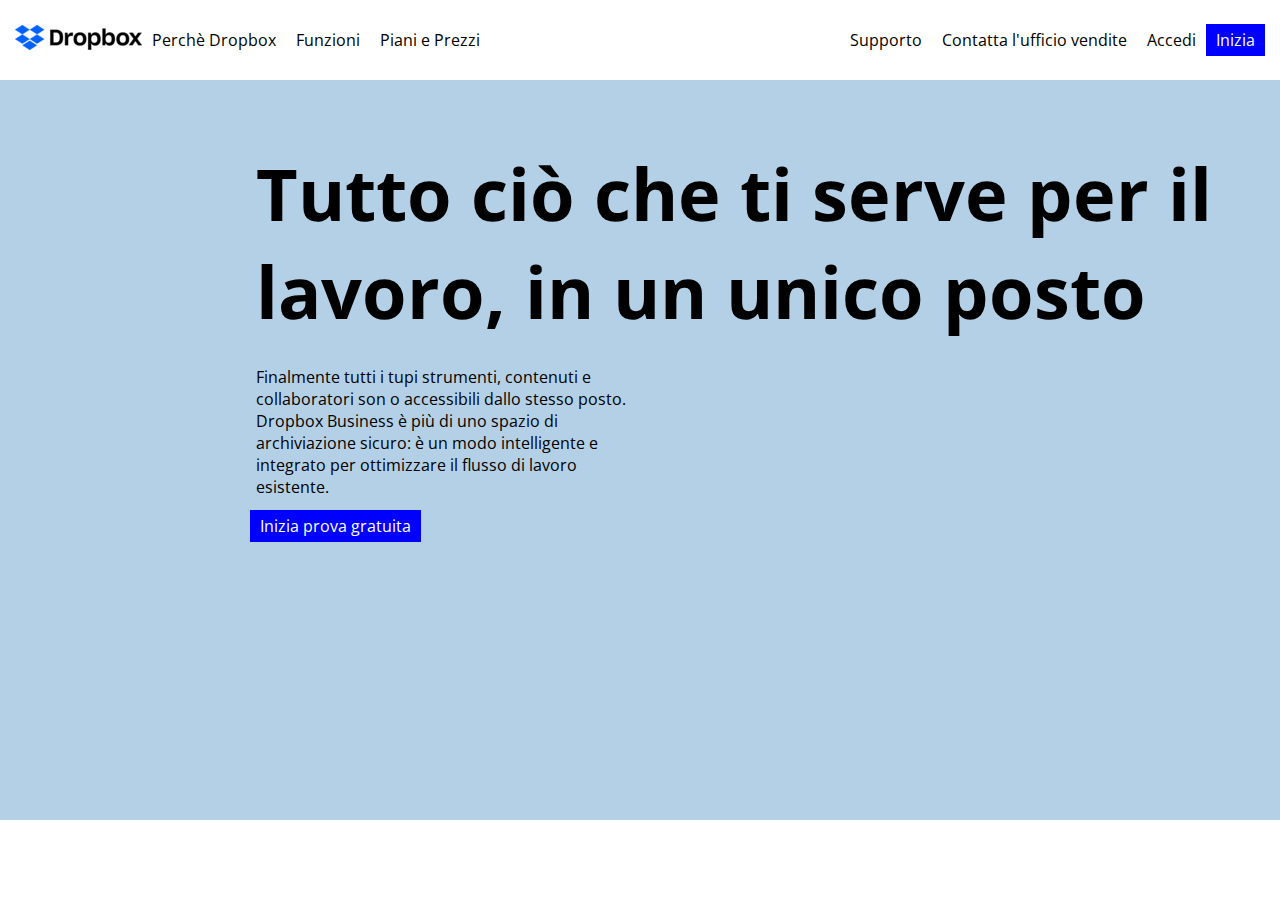
==== dropbox.html @ c18796c1 "fine header fine quasi jumbodrone" ====
<!DOCTYPE html>
<html lang="en">
<head>
  <meta charset="UTF-8">
  <meta name="viewport" content="width=device-width, initial-scale=1.0">
  <title>Document</title>
  <link rel="stylesheet" href="dropbox.css">

  <link rel="preconnect" href="https://fonts.googleapis.com">
  <link rel="preconnect" href="https://fonts.gstatic.com" crossorigin>
  <link href="https://fonts.googleapis.com/css2?family=Open+Sans:wght@400;800&display=swap" rel="stylesheet">
</head>
<body>
  <header>
    <section class="nav">
        <div class="left-nav">
          <ul>
            <li><img src="img/logo-small.png" alt=""></li>
            <li><a href="#">Perchè Dropbox</a></li>
            <li><a href="#">Funzioni</a></li>
            <li><a href="#">Piani e Prezzi</a></li>
          </ul>
        </div>
        <div class="right-nav">
          <ul>
            <li><a href="#">Supporto</a></li>
            <li><a href="#">Contatta l'ufficio vendite</a></li>
            <li><a href="#">Accedi</a></li>
            <li><a href="#" class="inizia">Inizia</a></li>
          </ul>
        </div>
    </section>
  </header>
    <section class="jumbodrone">
      <div class="titolo">
        <h1>Tutto ciò che ti serve per il <br>lavoro, in un unico posto</h1>
      </div>
      <div class="finalmente">
        <p>
          Finalmente tutti i tupi strumenti, contenuti e <br>collaboratori son o accessibili dallo stesso posto.<br>Dropbox Business è più di uno spazio di <br> archiviazione sicuro: è un modo intelligente e <br> integrato per ottimizzare il flusso di lavoro <br>esistente.
        </p>
      </div>
      <div class="prova">
        <a href="#" class="prova-tasto">Inizia prova gratuita</a>
      </div>
    </section>
  <main>
    <div></div>
  </main>
  <footer>

  </footer>
</body>
</html>
---- dropbox.css ----
*{
  padding: 0;
  margin: 0;
}

body{
  font-family: 'Open Sans', sans-serif;
}

header{
  height: 80px;
  width: 100%;
  position: fixed;
  top: 0;
  background-color: white;
  z-index: 999;
}


a{
  text-decoration: none;
  display: inline-block;
  padding: 5px 10px;
  padding left: 1%;
  color: black
}

li{
  list-style: none;
}

main{
  overflow: auto;
  margin-top: 90px;
}

.nav{
  display: flex;
  justify-content: space-between;
  align-items: center;
  height: 100%;
}

.left-nav ul{
  display: flex;
  justify-content: center;
  align-items: center;
  padding-left: 15px;
}

.right-nav ul{
  display: flex;
  justify-content: center;
  align-items: center;
  padding-right: 15px;
}

.inizia{
background-color: blue;
color: white;
}

.jumbodrone .titolo{
  background-color: rgb(180,208,231);
  margin-top: 80px;
}

.jumbodrone{
  position: relative;
  height: 740px;
  background-color: rgb(180,208,231);
}

h1{
  font-size: 4.5rem;
  font-family: 'Open Sans', sans-serif;
}

.titolo{
text-align: left;
padding-left: 20%;
padding-top: 5%;
}

.finalmente{
  padding-left: 20%;
  padding-top: 2%;
}

.prova{
  padding-top: 1%;
  padding-left: 19.5%
}
.prova-tasto{
  background-color: blue;
  color: white;
}
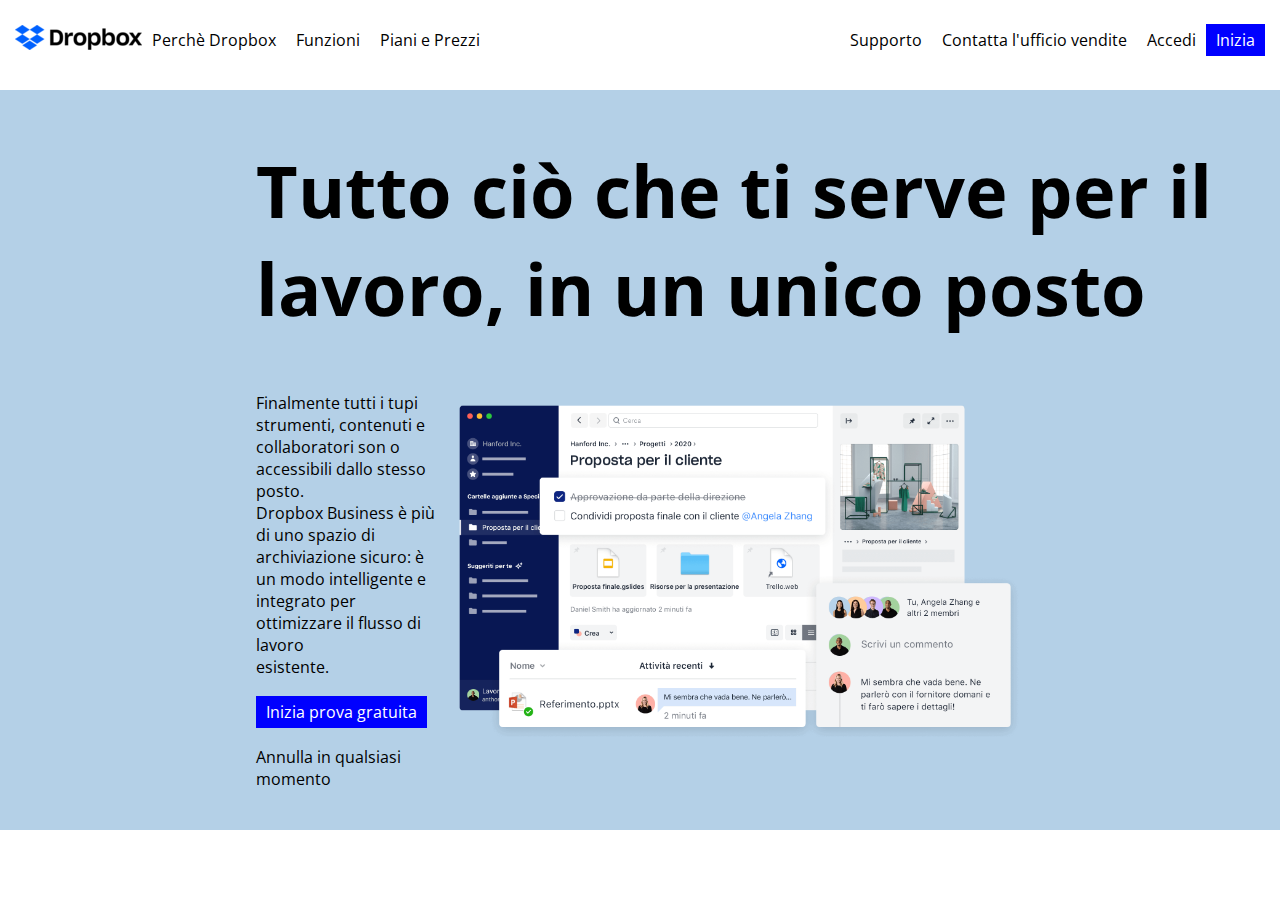
==== commit 96913854: "jumbodrone funziona solo FHD" ====
--- a/dropbox.html
+++ b/dropbox.html
@@ -5,7 +5,9 @@
   <meta name="viewport" content="width=device-width, initial-scale=1.0">
   <title>Document</title>
   <link rel="stylesheet" href="dropbox.css">
-
+  <!-- font awesome -->
+  <link rel='stylesheet' href='https://cdnjs.cloudflare.com/ajax/libs/font-awesome/6.5.1/css/all.css' integrity='sha512-tx5+1LWHez1QiaXlAyDwzdBTfDjX07GMapQoFTS74wkcPMsI3So0KYmFe6EHZjI8+eSG0ljBlAQc3PQ5BTaZtQ==' crossorigin='anonymous'/>
+  <!-- google font -->
   <link rel="preconnect" href="https://fonts.googleapis.com">
   <link rel="preconnect" href="https://fonts.gstatic.com" crossorigin>
   <link href="https://fonts.googleapis.com/css2?family=Open+Sans:wght@400;800&display=swap" rel="stylesheet">
@@ -31,24 +33,36 @@
         </div>
     </section>
   </header>
+  <main>
     <section class="jumbodrone">
       <div class="titolo">
         <h1>Tutto ciò che ti serve per il <br>lavoro, in un unico posto</h1>
       </div>
-      <div class="finalmente">
-        <p>
-          Finalmente tutti i tupi strumenti, contenuti e <br>collaboratori son o accessibili dallo stesso posto.<br>Dropbox Business è più di uno spazio di <br> archiviazione sicuro: è un modo intelligente e <br> integrato per ottimizzare il flusso di lavoro <br>esistente.
-        </p>
-      </div>
-      <div class="prova">
-        <a href="#" class="prova-tasto">Inizia prova gratuita</a>
-      </div>
+        <div class="jumbone">
+          <div class="testo-jumbo">
+            <div class="finalmente">
+              <p>Finalmente tutti i tupi strumenti, contenuti e <br>collaboratori son o accessibili dallo stesso posto.<br>Dropbox Business è più di uno spazio di <br> archiviazione sicuro: è un modo intelligente e <br> integrato per ottimizzare il flusso di lavoro <br>esistente.
+              </p>
+            </div>
+            <div class="prova">
+              <a href="#" class="prova-tasto">Inizia prova gratuita</a>
+            </div>
+              <p class="annulla">
+              Annulla in qualsiasi momento
+              </p>
+              <div class="freccia-giu">
+                <i class="fa-solid fa-arrow-down"></i>
+              </div>
+          </div>
+          <div class="img-jumbo">
+            <img src="img/jumbo.png" alt="" class="proposta">
+          </div>
+        </div>
+
     </section>
-  <main>
     <div></div>
   </main>
   <footer>
-
   </footer>
 </body>
 </html>--- a/dropbox.css
+++ b/dropbox.css
@@ -1,6 +1,7 @@
 *{
   padding: 0;
   margin: 0;
+  box-sizing: border-box;
 }
 
 body{
@@ -8,14 +9,12 @@
 }
 
 header{
-  height: 80px;
   width: 100%;
   position: fixed;
   top: 0;
   background-color: white;
   z-index: 999;
 }
-
 
 a{
   text-decoration: none;
@@ -30,7 +29,6 @@
 }
 
 main{
-  overflow: auto;
   margin-top: 90px;
 }
 
@@ -39,6 +37,7 @@
   justify-content: space-between;
   align-items: center;
   height: 100%;
+  height: 80px;
 }
 
 .left-nav ul{
@@ -60,15 +59,22 @@
 color: white;
 }
 
-.jumbodrone .titolo{
+.jumbodrone{
+  height: 740px;
+  background-color: rgb(180,208,231);
+  margin: 0 auto;
+  padding-left: 20%;
+}
+
+.jumbone{
+  display: flex;
+}
+
+.titolo{
   background-color: rgb(180,208,231);
   margin-top: 80px;
-}
-
-.jumbodrone{
-  position: relative;
-  height: 740px;
-  background-color: rgb(180,208,231);
+  text-align: left;
+  padding-top: 5%;
 }
 
 h1{
@@ -76,22 +82,40 @@
   font-family: 'Open Sans', sans-serif;
 }
 
-.titolo{
-text-align: left;
-padding-left: 20%;
-padding-top: 5%;
-}
-
 .finalmente{
-  padding-left: 20%;
   padding-top: 2%;
 }
 
 .prova{
-  padding-top: 1%;
-  padding-left: 19.5%
+  padding-top: 10%;
 }
+
 .prova-tasto{
   background-color: blue;
   color: white;
-}+}
+
+.annulla{
+  padding-top: 10%;
+}
+
+.freccia-giu i{
+  font-size: 4rem;
+  padding-top: 15%;
+}
+
+.testo-jumbo{
+  width: 40%;
+  display: flex;
+  flex-direction: column;
+  padding-top: 5%;
+}
+
+.proposta{
+  width:70%;
+  padding-top: 8%;
+}
+
+
+
+
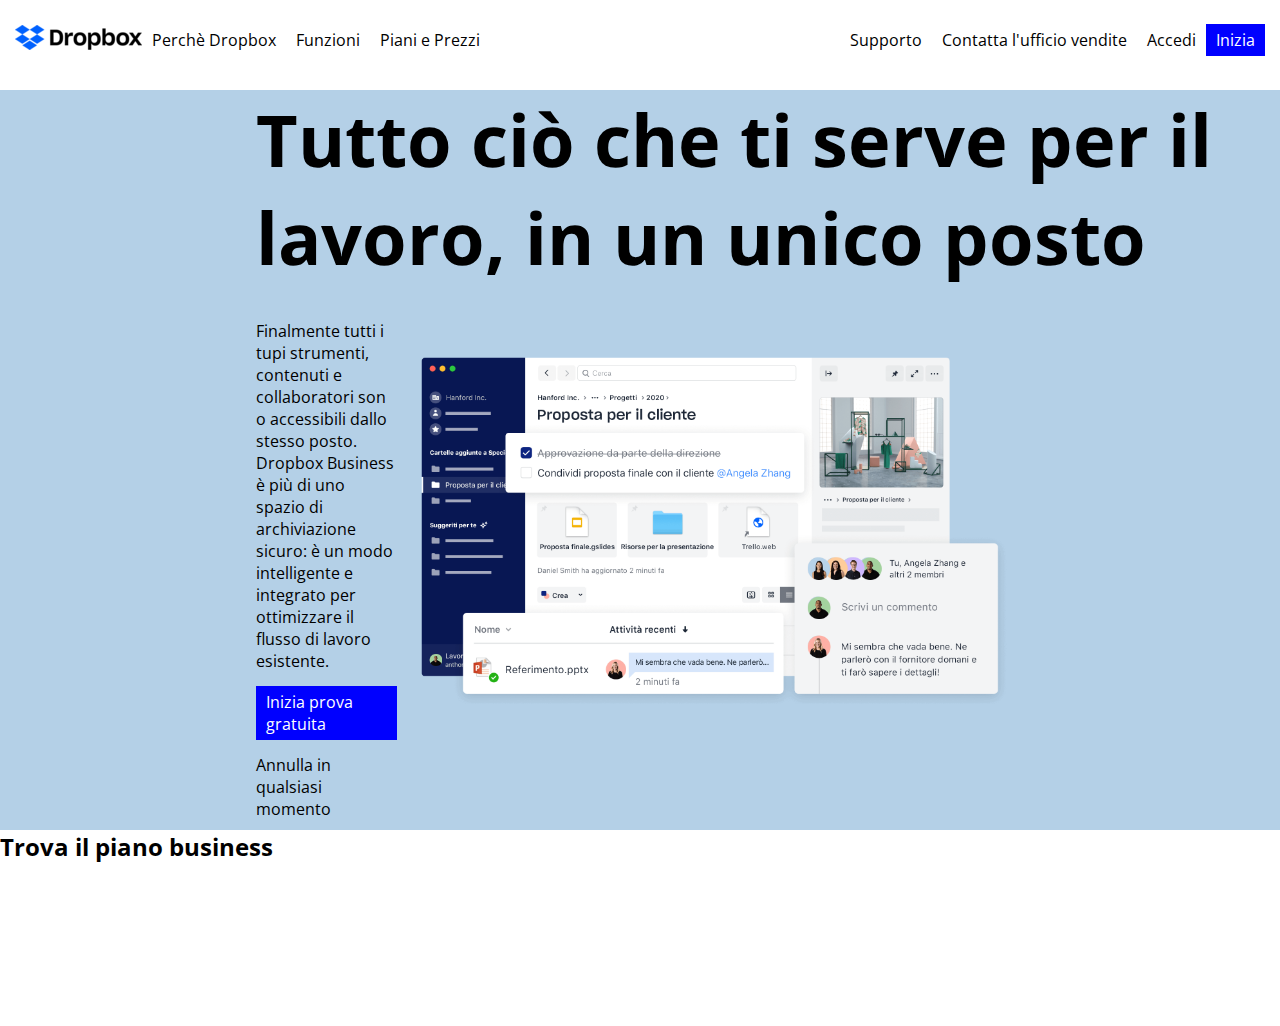
==== commit 5fa571f0: "push titolo h2" ====
--- a/dropbox.html
+++ b/dropbox.html
@@ -35,7 +35,7 @@
   </header>
   <main>
     <section class="jumbodrone">
-      <div class="titolo">
+      <div>
         <h1>Tutto ciò che ti serve per il <br>lavoro, in un unico posto</h1>
       </div>
         <div class="jumbone">
@@ -58,9 +58,15 @@
             <img src="img/jumbo.png" alt="" class="proposta">
           </div>
         </div>
-
     </section>
-    <div></div>
+  <div class="trova-titolo">
+    <div>
+      <h2>Trova il piano business</h2>
+    </div>
+    <div class="fatturazione">
+      <i class="fa-regular fa-circle-dot"></i>
+    </div>
+  </div>
   </main>
   <footer>
   </footer>
--- a/dropbox.css
+++ b/dropbox.css
@@ -67,15 +67,10 @@
 }
 
 .jumbone{
+  height: 100%;
   display: flex;
 }
 
-.titolo{
-  background-color: rgb(180,208,231);
-  margin-top: 80px;
-  text-align: left;
-  padding-top: 5%;
-}
 
 h1{
   font-size: 4.5rem;
@@ -101,21 +96,17 @@
 
 .freccia-giu i{
   font-size: 4rem;
-  padding-top: 15%;
+  padding-top: 10%;
 }
 
 .testo-jumbo{
-  width: 40%;
+  width: 30%;
   display: flex;
   flex-direction: column;
-  padding-top: 5%;
+  padding-top: 3%;
 }
 
 .proposta{
   width:70%;
   padding-top: 8%;
 }
-
-
-
-
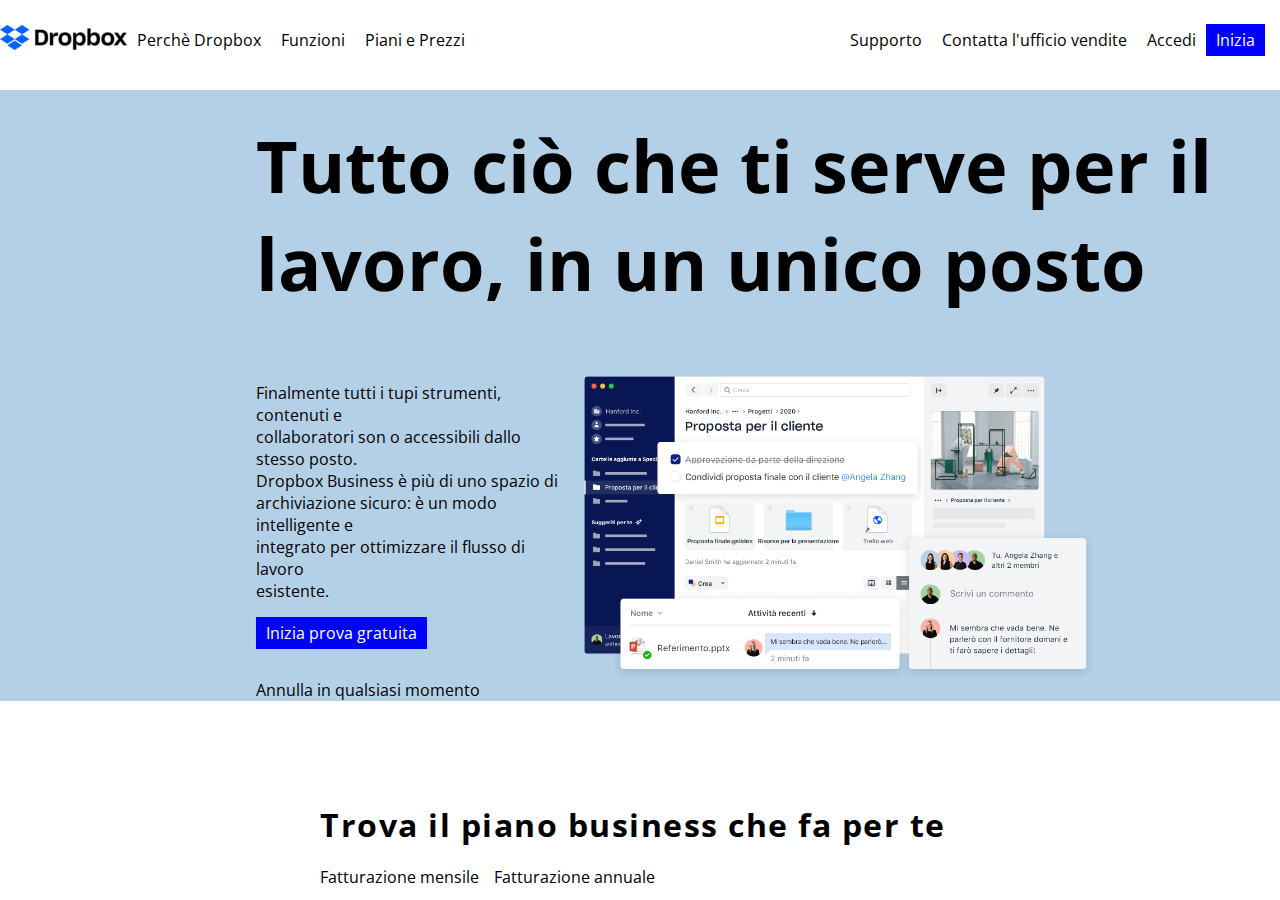
==== commit b416ffce: "inizio tabella" ====
--- a/dropbox.html
+++ b/dropbox.html
@@ -35,9 +35,7 @@
   </header>
   <main>
     <section class="jumbodrone">
-      <div>
         <h1>Tutto ciò che ti serve per il <br>lavoro, in un unico posto</h1>
-      </div>
         <div class="jumbone">
           <div class="testo-jumbo">
             <div class="finalmente">
@@ -50,23 +48,30 @@
               <p class="annulla">
               Annulla in qualsiasi momento
               </p>
-              <div class="freccia-giu">
+            <div class="freccia-giu">
                 <i class="fa-solid fa-arrow-down"></i>
-              </div>
+            </div>
           </div>
           <div class="img-jumbo">
             <img src="img/jumbo.png" alt="" class="proposta">
           </div>
         </div>
     </section>
-  <div class="trova-titolo">
-    <div>
-      <h2>Trova il piano business</h2>
+  <section class="trova">
+    <div class="business">
+      <h2>Trova il piano business che fa per te</h2>
     </div>
-    <div class="fatturazione">
-      <i class="fa-regular fa-circle-dot"></i>
+    <div class="fatturazione-totale">
+      <div class="fatturazione">
+        <span class="dot"><i class="fa-solid fa-circle-dot"></i></span> 
+        <span class="tag-text">Fatturazione mensile</span> 
+      </div>
+      <div class="fatturazione-2">
+        <span class="dot"><i class="fa-solid fa-circle-dot"></i></span>
+        <span>Fatturazione annuale</span>
+      </div>
     </div>
-  </div>
+  </section>
   </main>
   <footer>
   </footer>
--- a/dropbox.css
+++ b/dropbox.css
@@ -44,7 +44,6 @@
   display: flex;
   justify-content: center;
   align-items: center;
-  padding-left: 15px;
 }
 
 .right-nav ul{
@@ -60,21 +59,21 @@
 }
 
 .jumbodrone{
-  height: 740px;
   background-color: rgb(180,208,231);
-  margin: 0 auto;
-  padding-left: 20%;
 }
-
-.jumbone{
-  height: 100%;
-  display: flex;
-}
-
 
 h1{
   font-size: 4.5rem;
   font-family: 'Open Sans', sans-serif;
+  padding-left: 20%;
+  padding-top: 2%;
+}
+
+.jumbone{
+  display: flex;
+  margin: 0 auto;
+  padding-top: 5%;
+  padding-left: 20%; 
 }
 
 .finalmente{
@@ -82,7 +81,7 @@
 }
 
 .prova{
-  padding-top: 10%;
+  padding-top: 5%;
 }
 
 .prova-tasto{
@@ -91,22 +90,48 @@
 }
 
 .annulla{
-  padding-top: 10%;
+  padding-top: 30px;
 }
 
 .freccia-giu i{
   font-size: 4rem;
-  padding-top: 10%;
+  padding-top: 30px;
+  padding-bottom: 10px;
 }
 
 .testo-jumbo{
   width: 30%;
-  display: flex;
-  flex-direction: column;
-  padding-top: 3%;
+}
+
+.img-jumbo{
+  width: 70%;
+  position: relative;
 }
 
 .proposta{
-  width:70%;
+  width: 75%;
+  position: absolute;
+  top: 200;
+}
+
+.trova{
   padding-top: 8%;
+  padding-left: 25%;
 }
+.trova .business h2{
+  letter-spacing: 1.5px;
+  font-size: 2rem;
+}
+
+.dot{
+  color: blue;
+}
+
+.fatturazione-totale{
+  display: flex;
+  padding-top: 2%;
+}
+
+.fatturazione-2{
+  padding-left: 15px;
+}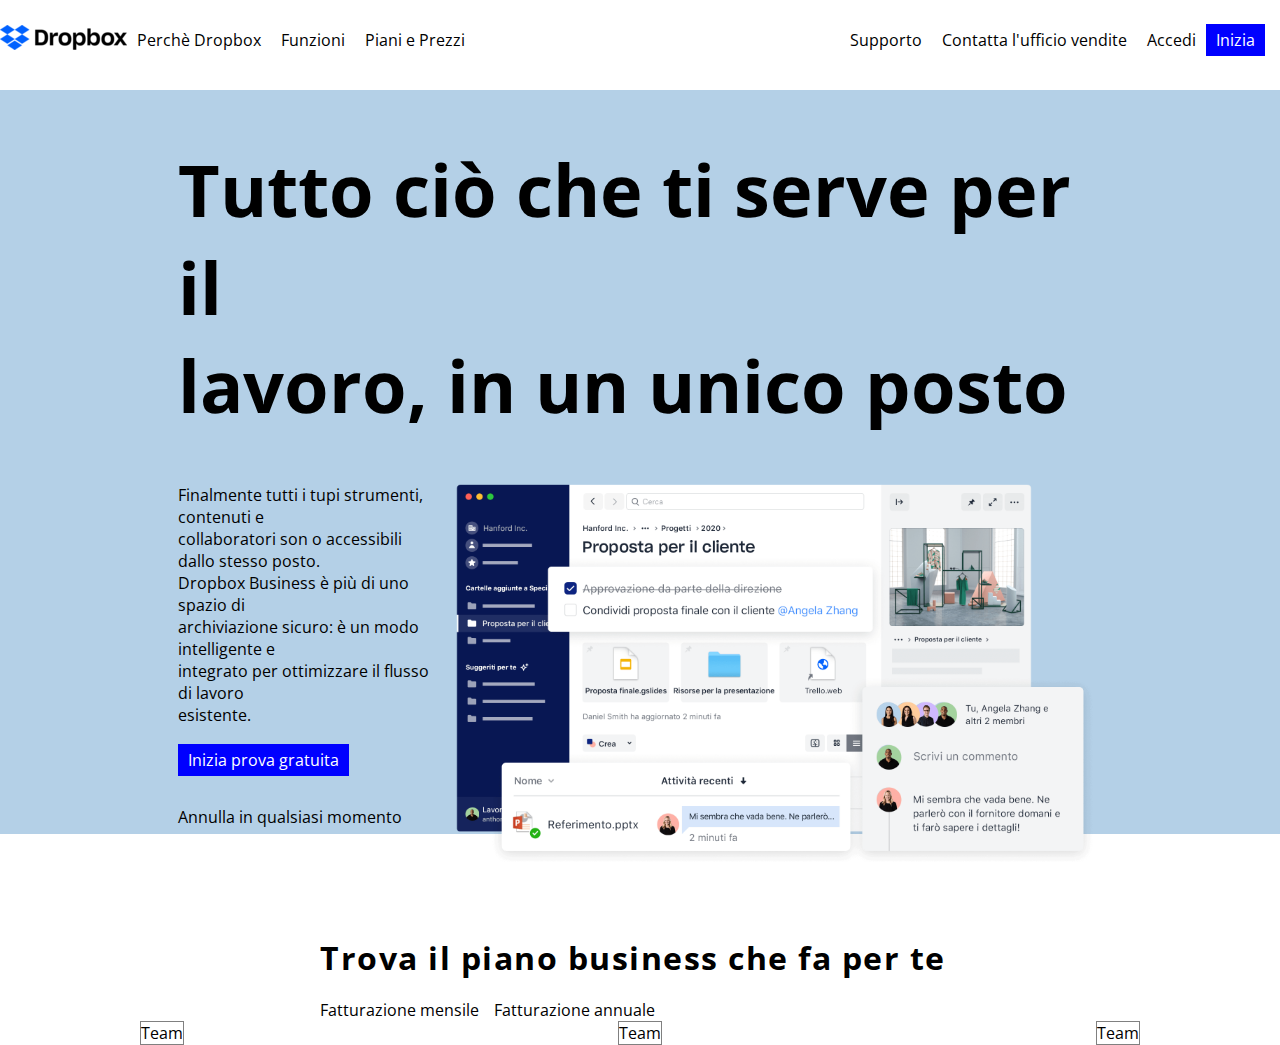
==== commit 9d090f3f: "Jumbo sistemato" ====
--- a/dropbox.html
+++ b/dropbox.html
@@ -1,52 +1,58 @@
 <!DOCTYPE html>
 <html lang="en">
+
 <head>
   <meta charset="UTF-8">
   <meta name="viewport" content="width=device-width, initial-scale=1.0">
   <title>Document</title>
   <link rel="stylesheet" href="dropbox.css">
   <!-- font awesome -->
-  <link rel='stylesheet' href='https://cdnjs.cloudflare.com/ajax/libs/font-awesome/6.5.1/css/all.css' integrity='sha512-tx5+1LWHez1QiaXlAyDwzdBTfDjX07GMapQoFTS74wkcPMsI3So0KYmFe6EHZjI8+eSG0ljBlAQc3PQ5BTaZtQ==' crossorigin='anonymous'/>
+  <link rel='stylesheet' href='https://cdnjs.cloudflare.com/ajax/libs/font-awesome/6.5.1/css/all.css'
+    integrity='sha512-tx5+1LWHez1QiaXlAyDwzdBTfDjX07GMapQoFTS74wkcPMsI3So0KYmFe6EHZjI8+eSG0ljBlAQc3PQ5BTaZtQ=='
+    crossorigin='anonymous' />
   <!-- google font -->
   <link rel="preconnect" href="https://fonts.googleapis.com">
   <link rel="preconnect" href="https://fonts.gstatic.com" crossorigin>
   <link href="https://fonts.googleapis.com/css2?family=Open+Sans:wght@400;800&display=swap" rel="stylesheet">
 </head>
+
 <body>
   <header>
     <section class="nav">
-        <div class="left-nav">
-          <ul>
-            <li><img src="img/logo-small.png" alt=""></li>
-            <li><a href="#">Perchè Dropbox</a></li>
-            <li><a href="#">Funzioni</a></li>
-            <li><a href="#">Piani e Prezzi</a></li>
-          </ul>
-        </div>
-        <div class="right-nav">
-          <ul>
-            <li><a href="#">Supporto</a></li>
-            <li><a href="#">Contatta l'ufficio vendite</a></li>
-            <li><a href="#">Accedi</a></li>
-            <li><a href="#" class="inizia">Inizia</a></li>
-          </ul>
-        </div>
+      <div class="left-nav">
+        <ul>
+          <li><img src="img/logo-small.png" alt=""></li>
+          <li><a href="#">Perchè Dropbox</a></li>
+          <li><a href="#">Funzioni</a></li>
+          <li><a href="#">Piani e Prezzi</a></li>
+        </ul>
+      </div>
+      <div class="right-nav">
+        <ul>
+          <li><a href="#">Supporto</a></li>
+          <li><a href="#">Contatta l'ufficio vendite</a></li>
+          <li><a href="#">Accedi</a></li>
+          <li><a href="#" class="inizia">Inizia</a></li>
+        </ul>
+      </div>
     </section>
   </header>
   <main>
     <section class="jumbodrone">
+      <div class="jumbone">
         <h1>Tutto ciò che ti serve per il <br>lavoro, in un unico posto</h1>
-        <div class="jumbone">
+        <div class="jumbo-content">
           <div class="testo-jumbo">
-            <div class="finalmente">
-              <p>Finalmente tutti i tupi strumenti, contenuti e <br>collaboratori son o accessibili dallo stesso posto.<br>Dropbox Business è più di uno spazio di <br> archiviazione sicuro: è un modo intelligente e <br> integrato per ottimizzare il flusso di lavoro <br>esistente.
-              </p>
-            </div>
+            <p>Finalmente tutti i tupi strumenti, contenuti e <br>collaboratori son o accessibili dallo stesso
+            posto.<br>Dropbox Business è più di uno spazio di <br> archiviazione sicuro: è un modo intelligente e
+            <br> integrato per ottimizzare il flusso di lavoro <br>esistente.
+            </p>
+            <div class="finalmente"></div>
             <div class="prova">
               <a href="#" class="prova-tasto">Inizia prova gratuita</a>
             </div>
               <p class="annulla">
-              Annulla in qualsiasi momento
+                Annulla in qualsiasi momento
               </p>
             <div class="freccia-giu">
                 <i class="fa-solid fa-arrow-down"></i>
@@ -56,24 +62,37 @@
             <img src="img/jumbo.png" alt="" class="proposta">
           </div>
         </div>
+      </div>
     </section>
-  <section class="trova">
-    <div class="business">
-      <h2>Trova il piano business che fa per te</h2>
-    </div>
-    <div class="fatturazione-totale">
-      <div class="fatturazione">
-        <span class="dot"><i class="fa-solid fa-circle-dot"></i></span> 
-        <span class="tag-text">Fatturazione mensile</span> 
+    <section class="trova">
+      <div class="business">
+        <h2>Trova il piano business che fa per te</h2>
       </div>
-      <div class="fatturazione-2">
-        <span class="dot"><i class="fa-solid fa-circle-dot"></i></span>
-        <span>Fatturazione annuale</span>
+      <div class="fatturazione-totale">
+        <div class="fatturazione">
+          <span class="dot"><i class="fa-solid fa-circle-dot"></i></span>
+          <span class="tag-text">Fatturazione mensile</span>
+        </div>
+        <div class="fatturazione-2">
+          <span class="dot"><i class="fa-solid fa-circle-dot"></i></span>
+          <span>Fatturazione annuale</span>
+        </div>
       </div>
-    </div>
-  </section>
+    </section>
+    <section class="tabella">
+      <div class="title-table">
+        <i class="fa-solid fa-users"></i><span> Team</span>
+      </div>
+      <div class="title-table">
+        <i class="fa-solid fa-users"></i><span> Team</span>
+      </div>
+      <div class="title-table">
+        <i class="fa-solid fa-users"></i><span> Team</span>
+      </div>
+    </section>
   </main>
   <footer>
   </footer>
 </body>
+
 </html>--- a/dropbox.css
+++ b/dropbox.css
@@ -65,15 +65,20 @@
 h1{
   font-size: 4.5rem;
   font-family: 'Open Sans', sans-serif;
-  padding-left: 20%;
-  padding-top: 2%;
 }
 
 .jumbone{
+  margin: 0 auto;
+  max-width: 1200px;
+  width: 80%;
+  padding: 50px;
+}
+
+.jumbo-content{
   display: flex;
-  margin: 0 auto;
-  padding-top: 5%;
-  padding-left: 20%; 
+  justify-content: space-around;
+  padding-top: 50px;
+  height: 350px;
 }
 
 .finalmente{
@@ -95,8 +100,7 @@
 
 .freccia-giu i{
   font-size: 4rem;
-  padding-top: 30px;
-  padding-bottom: 10px;
+  padding-top: 15px;
 }
 
 .testo-jumbo{
@@ -104,14 +108,13 @@
 }
 
 .img-jumbo{
-  width: 70%;
+  width: 80%;
   position: relative;
 }
 
 .proposta{
-  width: 75%;
+  width: 100%;
   position: absolute;
-  top: 200;
 }
 
 .trova{
@@ -134,4 +137,19 @@
 
 .fatturazione-2{
   padding-left: 15px;
-}+}
+
+.tabella{
+  display: flex;
+  justify-content: space-between;
+  max-width: 1000px;
+  margin: 0 auto;
+}
+
+.title-table{
+  border: 1px solid grey;
+  padding-right: ;
+}
+
+
+
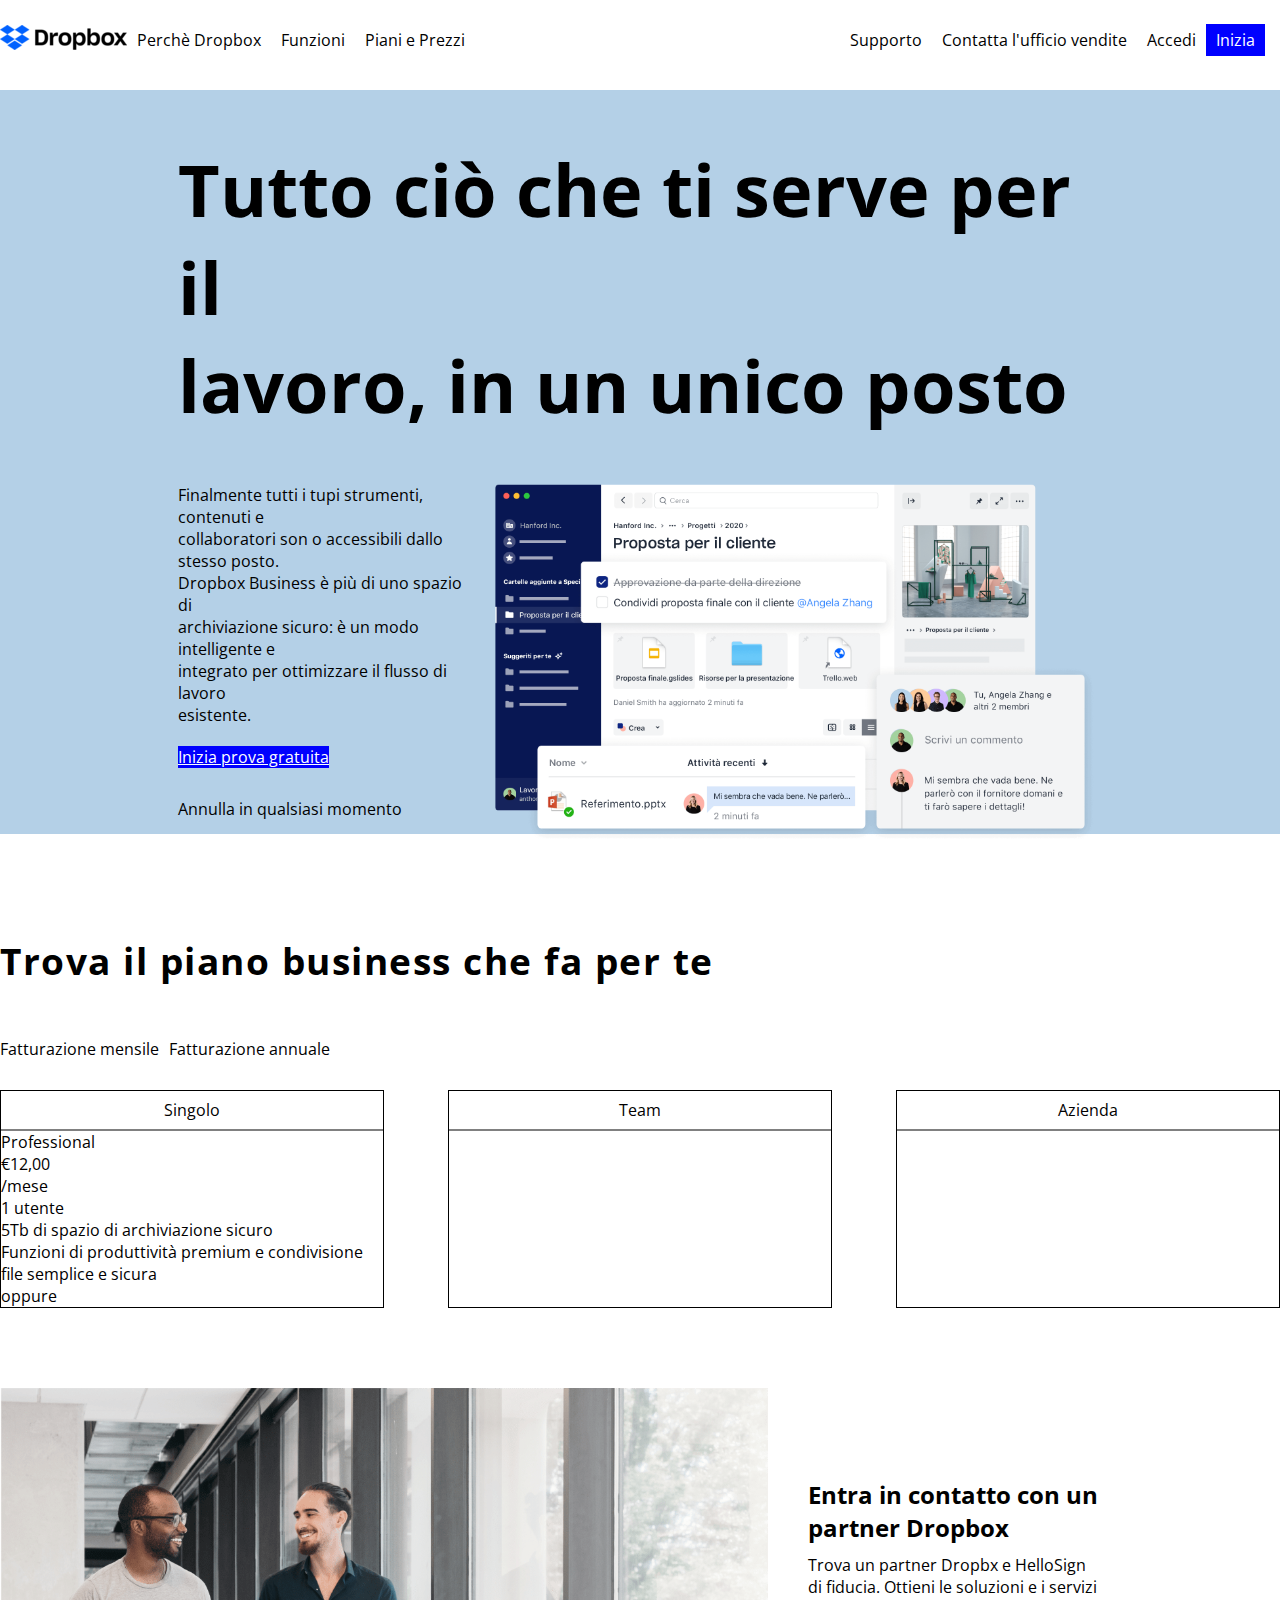
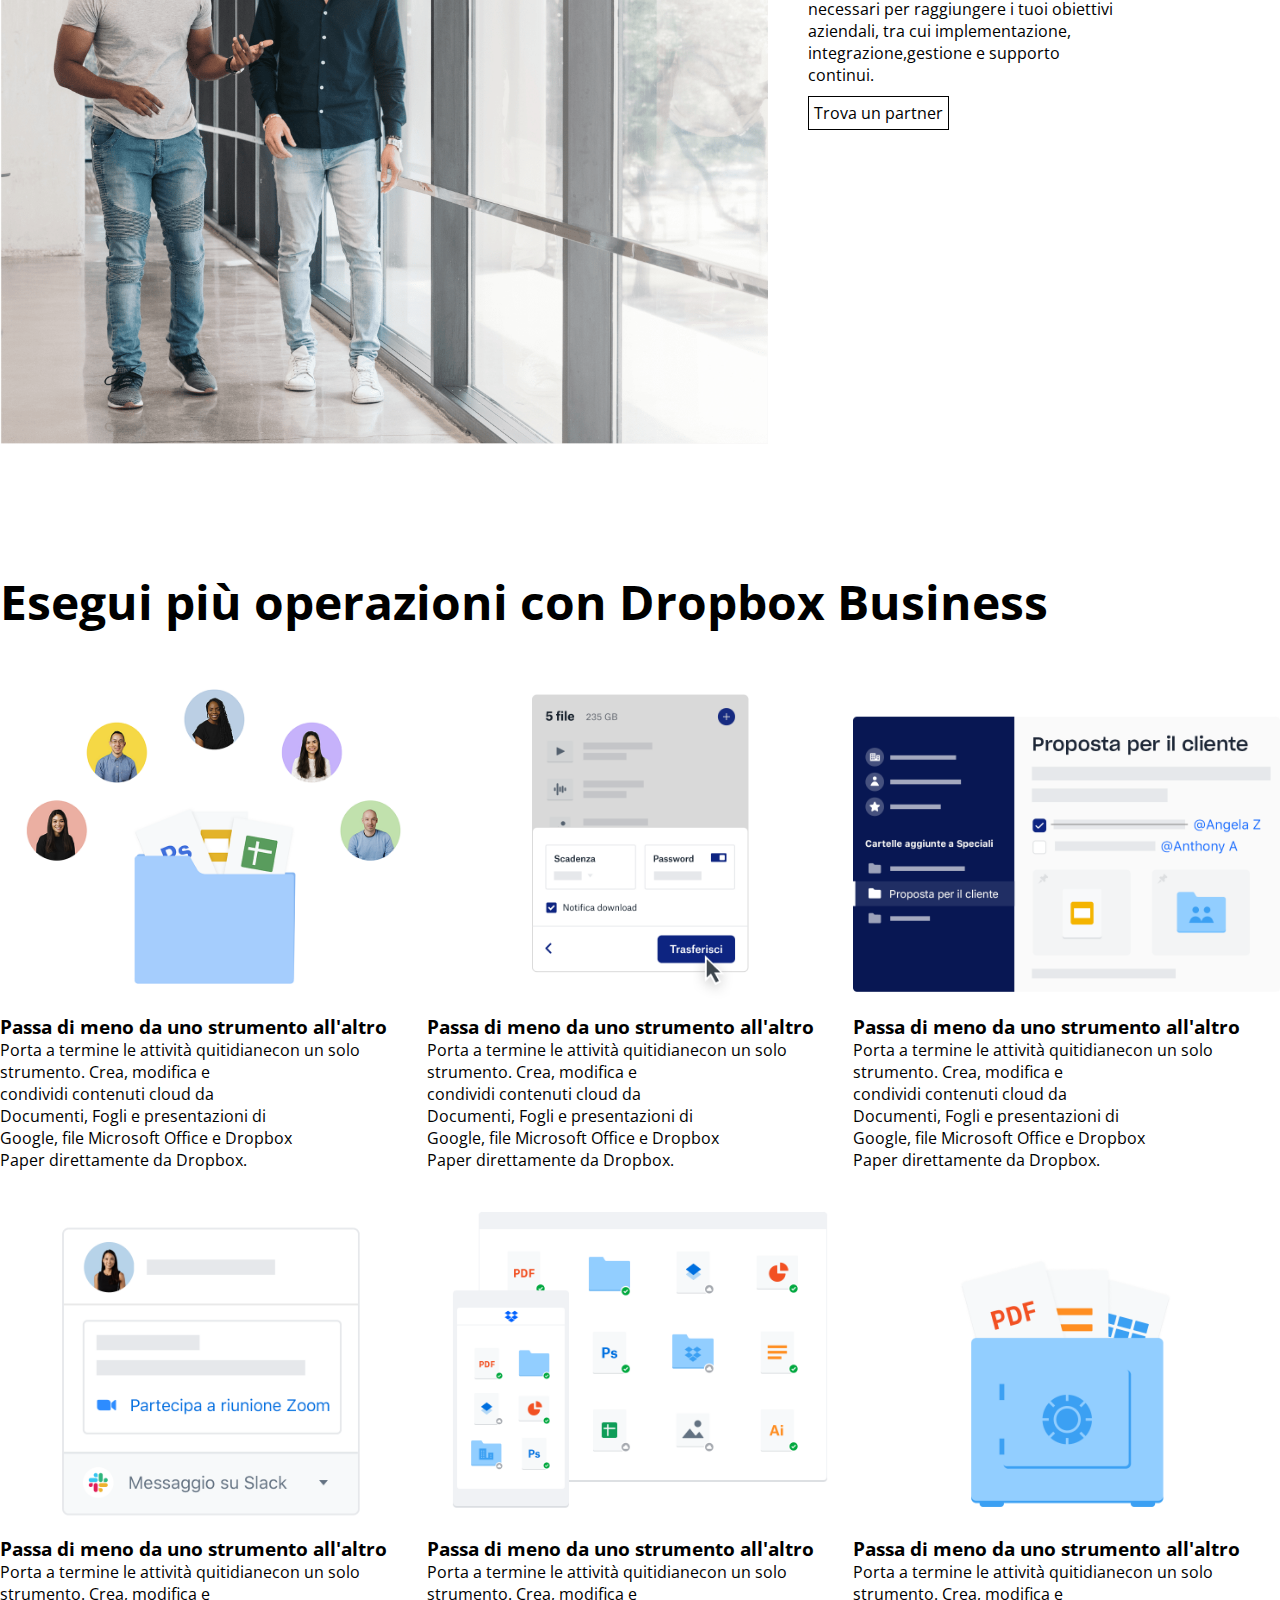
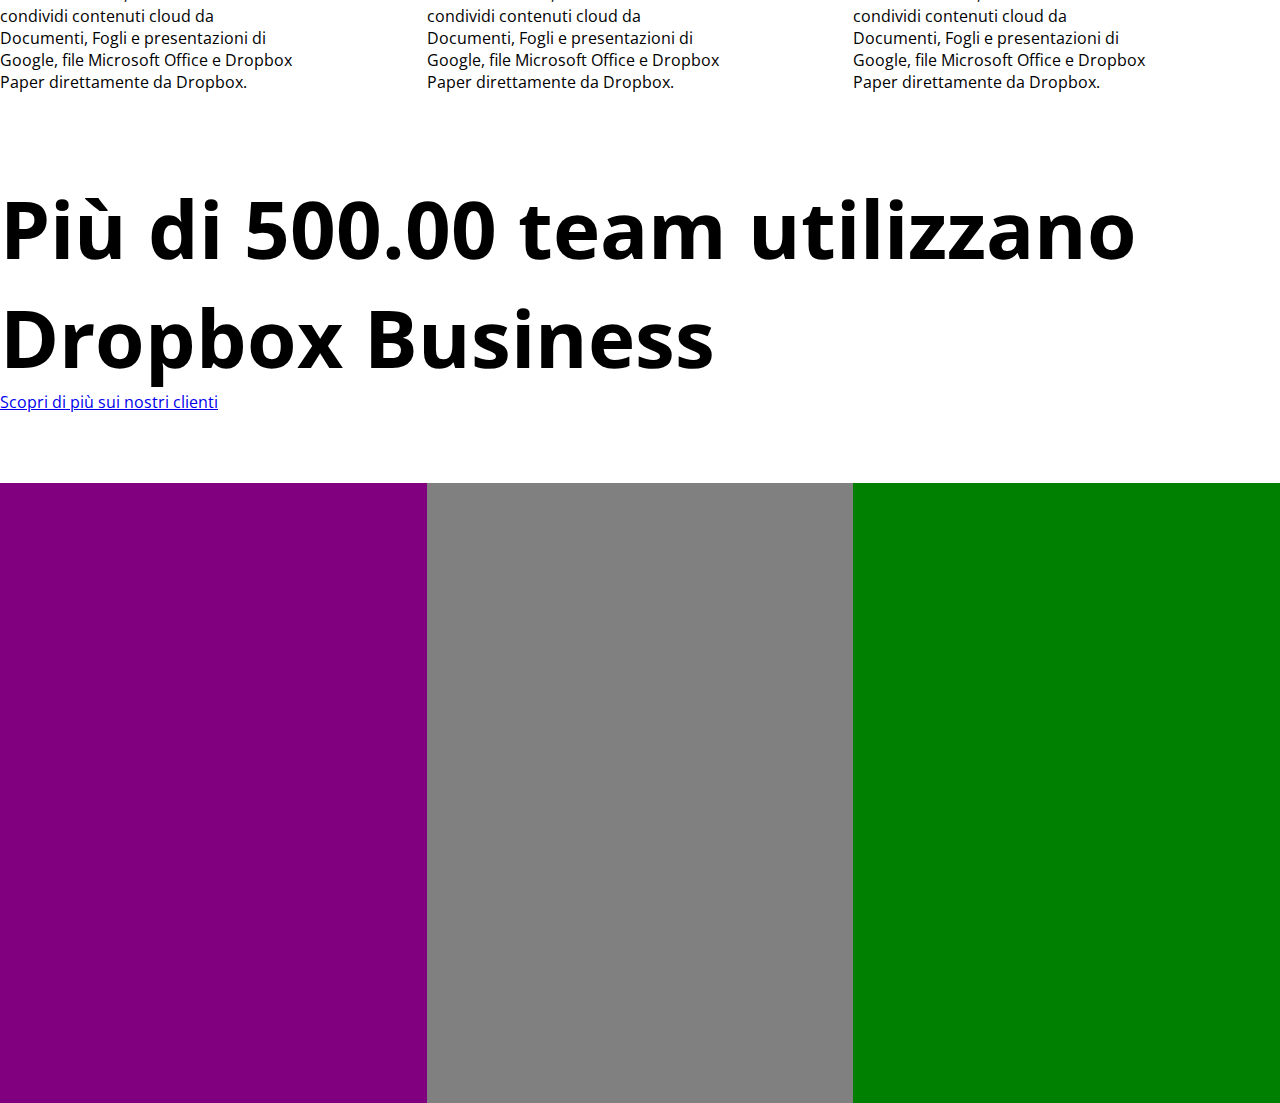
==== commit 1d6d5f4e: "scacchiera" ====
--- a/dropbox.html
+++ b/dropbox.html
@@ -37,7 +37,11 @@
       </div>
     </section>
   </header>
+
   <main>
+
+<!-- section jumbodrone -->
+
     <section class="jumbodrone">
       <div class="jumbone">
         <h1>Tutto ciò che ti serve per il <br>lavoro, in un unico posto</h1>
@@ -64,7 +68,10 @@
         </div>
       </div>
     </section>
-    <section class="trova">
+
+<!-- section tabella -->
+
+    <section class="container trova-titolo">
       <div class="business">
         <h2>Trova il piano business che fa per te</h2>
       </div>
@@ -78,18 +85,158 @@
           <span>Fatturazione annuale</span>
         </div>
       </div>
-    </section>
-    <section class="tabella">
-      <div class="title-table">
-        <i class="fa-solid fa-users"></i><span> Team</span>
-      </div>
-      <div class="title-table">
-        <i class="fa-solid fa-users"></i><span> Team</span>
-      </div>
-      <div class="title-table">
-        <i class="fa-solid fa-users"></i><span> Team</span>
-      </div>
-    </section>
+
+      <div class="d-flex tabelle">
+
+        <div class="card .1">
+          <div class="tab-t d-flex">
+            <i class="fa-solid fa-user"></i><span>Singolo</span>
+          </div>
+          <div class="tab-body">
+            <ul>Professional
+              <li>&euro;12,00</li>
+              <li>/mese</li>
+              <li>1 utente</li>
+              <li>5Tb di spazio di archiviazione sicuro</li>
+              <li>Funzioni di produttività premium e condivisione file semplice e sicura</li>
+              <li><a> <href=""><link rel="stylesheet" href=""></a></li>
+              <li>oppure <link rel="stylesheet" href=""></li>
+            </ul>
+          </div>
+        </div>
+        <div class="card .2">
+          <div class="tab-t d-flex">
+          <i class="fa-solid fa-users"></i><span>Team</span>
+
+          </div>
+
+          <div class="tab-body">
+
+          </div>
+
+        </div>
+
+        <div class="card .3">
+          <div class="tab-t d-flex">
+          <i class="fa-solid fa-building"></i><span>Azienda</span>
+
+          </div>
+
+          <div class="tab-body">
+
+          </div>
+
+        </div>
+
+      </div>
+
+      <div>
+
+        <div></div>
+
+        <div></div>
+
+      </div>
+
+    </section>
+
+<!-- section due ragazzi -->
+
+    <section class="chiacchiere">
+      <div class="allineato container d-flex">
+        <div class="img-chiacchiere">
+          <img src="img/partner.png" alt="">
+        </div>
+        <div class="text-b">
+          <h3 id="entra">Entra in contatto con un <br>partner Dropbox</h3>
+          <p id="trova">Trova un partner Dropbx e HelloSign <br> di fiducia. Ottieni le soluzioni e i servizi <br> necessari per raggiungere i tuoi obiettivi <br> aziendali, tra cui implementazione, <br>integrazione,gestione e supporto <br> continui.</p>
+          <p class="bordo">Trova un partner</p>
+        </div>
+      </div>
+    </section>
+
+
+<!-- section carte -->
+    
+    <section class="container cartine">
+      <h2>Esegui più operazioni con Dropbox Business</h2>
+      <div class="grp-up d-flex">
+        <div class="crd">
+            <div class="crd-img">
+              <img src="img/business-feature-switching-tools.png" alt="">
+              <h3>Passa di meno da uno strumento all'altro</h3>
+              <p>Porta a termine le attività quitidiane<sbr>con un solo strumento. Crea, modifica e <br> condividi contenuti cloud da <br>Documenti, Fogli e presentazioni di <br>Google, file Microsoft Office e Dropbox <br> Paper direttamente da Dropbox.</p>
+            </div>
+        </div>
+        <div class="crd">
+            <div class="crd-img">
+              <img src="img/business-feature-send-files-it.png" alt="">
+              <h3>Passa di meno da uno strumento all'altro</h3>
+              <p>Porta a termine le attività quitidiane<sbr>con un solo strumento. Crea, modifica e <br> condividi contenuti cloud da <br>Documenti, Fogli e presentazioni di <br>Google, file Microsoft Office e Dropbox <br> Paper direttamente da Dropbox.</p>
+            </div>
+        </div>
+        <div class="crd">
+            <div class="crd-img">
+              <img src="img/business-feature-coordinate-it.png" alt="">
+              <h3>Passa di meno da uno strumento all'altro</h3>
+              <p>Porta a termine le attività quitidiane<sbr>con un solo strumento. Crea, modifica e <br> condividi contenuti cloud da <br>Documenti, Fogli e presentazioni di <br>Google, file Microsoft Office e Dropbox <br> Paper direttamente da Dropbox.</p>
+            </div>
+        </div>
+      </div>
+      <div class="grp-up d-flex">
+        <div class="crd">
+            <div class="crd-img">
+              <img src="img/business-feature-integrations-it.png" alt="">
+              <h3>Passa di meno da uno strumento all'altro</h3>
+              <p>Porta a termine le attività quitidiane<sbr>con un solo strumento. Crea, modifica e <br> condividi contenuti cloud da <br>Documenti, Fogli e presentazioni di <br>Google, file Microsoft Office e Dropbox <br> Paper direttamente da Dropbox.</p>
+            </div>
+        </div>
+        <div class="crd">
+            <div class="crd-img">
+              <img src="img/business-feature-multi-device.png" alt="">
+              <h3>Passa di meno da uno strumento all'altro</h3>
+              <p>Porta a termine le attività quitidiane<sbr>con un solo strumento. Crea, modifica e <br> condividi contenuti cloud da <br>Documenti, Fogli e presentazioni di <br>Google, file Microsoft Office e Dropbox <br> Paper direttamente da Dropbox.</p>
+            </div>
+        </div>
+        <div class="crd">
+            <div class="crd-img">
+              <img src="img/business-feature-security.png" alt="">
+              <h3>Passa di meno da uno strumento all'altro</h3>
+              <p>Porta a termine le attività quitidiane<sbr>con un solo strumento. Crea, modifica e <br> condividi contenuti cloud da <br>Documenti, Fogli e presentazioni di <br>Google, file Microsoft Office e Dropbox <br> Paper direttamente da Dropbox.</p>
+            </div>
+        </div>
+      </div>
+    </section>
+      <section class="container .cinquecento">
+        <div class="titolone">
+          <h3>Più di 500.00 team utilizzano<br>Dropbox Business</h3>
+          <a href="#">Scopri di più sui nostri clienti</a>
+        </div>
+      </section>
+
+<!-- blocchi colorati -->
+
+      <section class="scacchiera">
+
+        <div class="macro grid">
+
+          <div class="left">
+            <div class="purple"></div>
+          </div>
+
+          <div class="center">
+            <div class="big-grey"></div>
+          </div>
+
+          <div class="right">
+            <div class="green"></div>
+          </div>
+        </div>
+      </div>
+
+      </section>
+
+
   </main>
   <footer>
   </footer>
--- a/dropbox.css
+++ b/dropbox.css
@@ -4,8 +4,26 @@
   box-sizing: border-box;
 }
 
+.container{
+  margin: 0 auto;
+  max-width: 1400px;
+}
+
+.container1000{
+  margin: 0 auto;
+  max-width: 1000px;
+}
+
 body{
   font-family: 'Open Sans', sans-serif;
+}
+
+img{
+  max-width: 100%;
+}
+
+.d-flex{
+  display: flex;
 }
 
 header{
@@ -16,7 +34,7 @@
   z-index: 999;
 }
 
-a{
+header a{
   text-decoration: none;
   display: inline-block;
   padding: 5px 10px;
@@ -104,7 +122,7 @@
 }
 
 .testo-jumbo{
-  width: 30%;
+  width: 37%;
 }
 
 .img-jumbo{
@@ -117,13 +135,13 @@
   position: absolute;
 }
 
-.trova{
+.trova-titolo{
   padding-top: 8%;
-  padding-left: 25%;
-}
-.trova .business h2{
+}
+
+.trova-titolo .business h2{
   letter-spacing: 1.5px;
-  font-size: 2rem;
+  font-size: 2.3rem;
 }
 
 .dot{
@@ -132,24 +150,117 @@
 
 .fatturazione-totale{
   display: flex;
-  padding-top: 2%;
+  padding-top: 4%;
+  padding-bottom: 30px;
 }
 
 .fatturazione-2{
-  padding-left: 15px;
-}
-
-.tabella{
-  display: flex;
+  padding-left: 10px;
+}
+
+/* Tabelle */
+
+.tab-t{
+  border-bottom: 2px solid grey;
+  height: 40px;
+  align-items: center;
+  justify-content: center;
+}
+
+.tabelle{
   justify-content: space-between;
-  max-width: 1000px;
-  margin: 0 auto;
-}
-
-.title-table{
-  border: 1px solid grey;
-  padding-right: ;
-}
-
-
-
+}
+
+.card{
+  border: 1px solid black;
+  width: 30%;
+}
+
+.chiacchiere{
+  padding-top: 80px;
+}
+
+.img-chiacchiere{
+  width: 60%;
+}
+
+.text-b{
+  width: 40%;
+  font-size: 1rem;
+  padding-top: 90px;
+  padding-left: 40px;
+}
+
+#entra{
+  font-size: 1.5rem;
+  padding-bottom: 10px;
+}
+
+#trova{
+  font-weight: 5em;
+  padding-bottom: 10px;
+}
+
+.bordo{
+  padding-top: 10px;
+  border: 1px solid black;
+  padding: 5px;
+  padding-right: 5px;
+  display: inline-block;
+}
+
+.cartine{
+  padding-top: 120px;
+}
+
+.cartine h2{
+  padding-bottom: 15px;
+  font-size: 3rem;
+}
+
+.crd{
+  padding-top: 15px;
+}
+
+.titolone h3{
+  padding-top: 80px;
+  font-size: 5rem;
+}
+
+.titolone a{
+  padding-top: 15px;
+}
+
+/* Scacchiera */
+
+.scacchiera{
+  padding-top: 70px;
+}
+
+.grid{
+  display: grid;
+}
+
+.macro{
+  height: 620px;
+  width: 100%;
+  display: grid;
+  grid-template-columns: 1fr 1fr 1fr;
+}
+.square{
+  width: 310px;
+  height: 310px;
+}
+
+.green{
+  background-color: green;
+  height: 620px;
+}
+.purple{
+  background-color: purple;
+  height: 620px;
+}
+.big-grey{
+  background-color: grey;
+  height: 620px;
+}
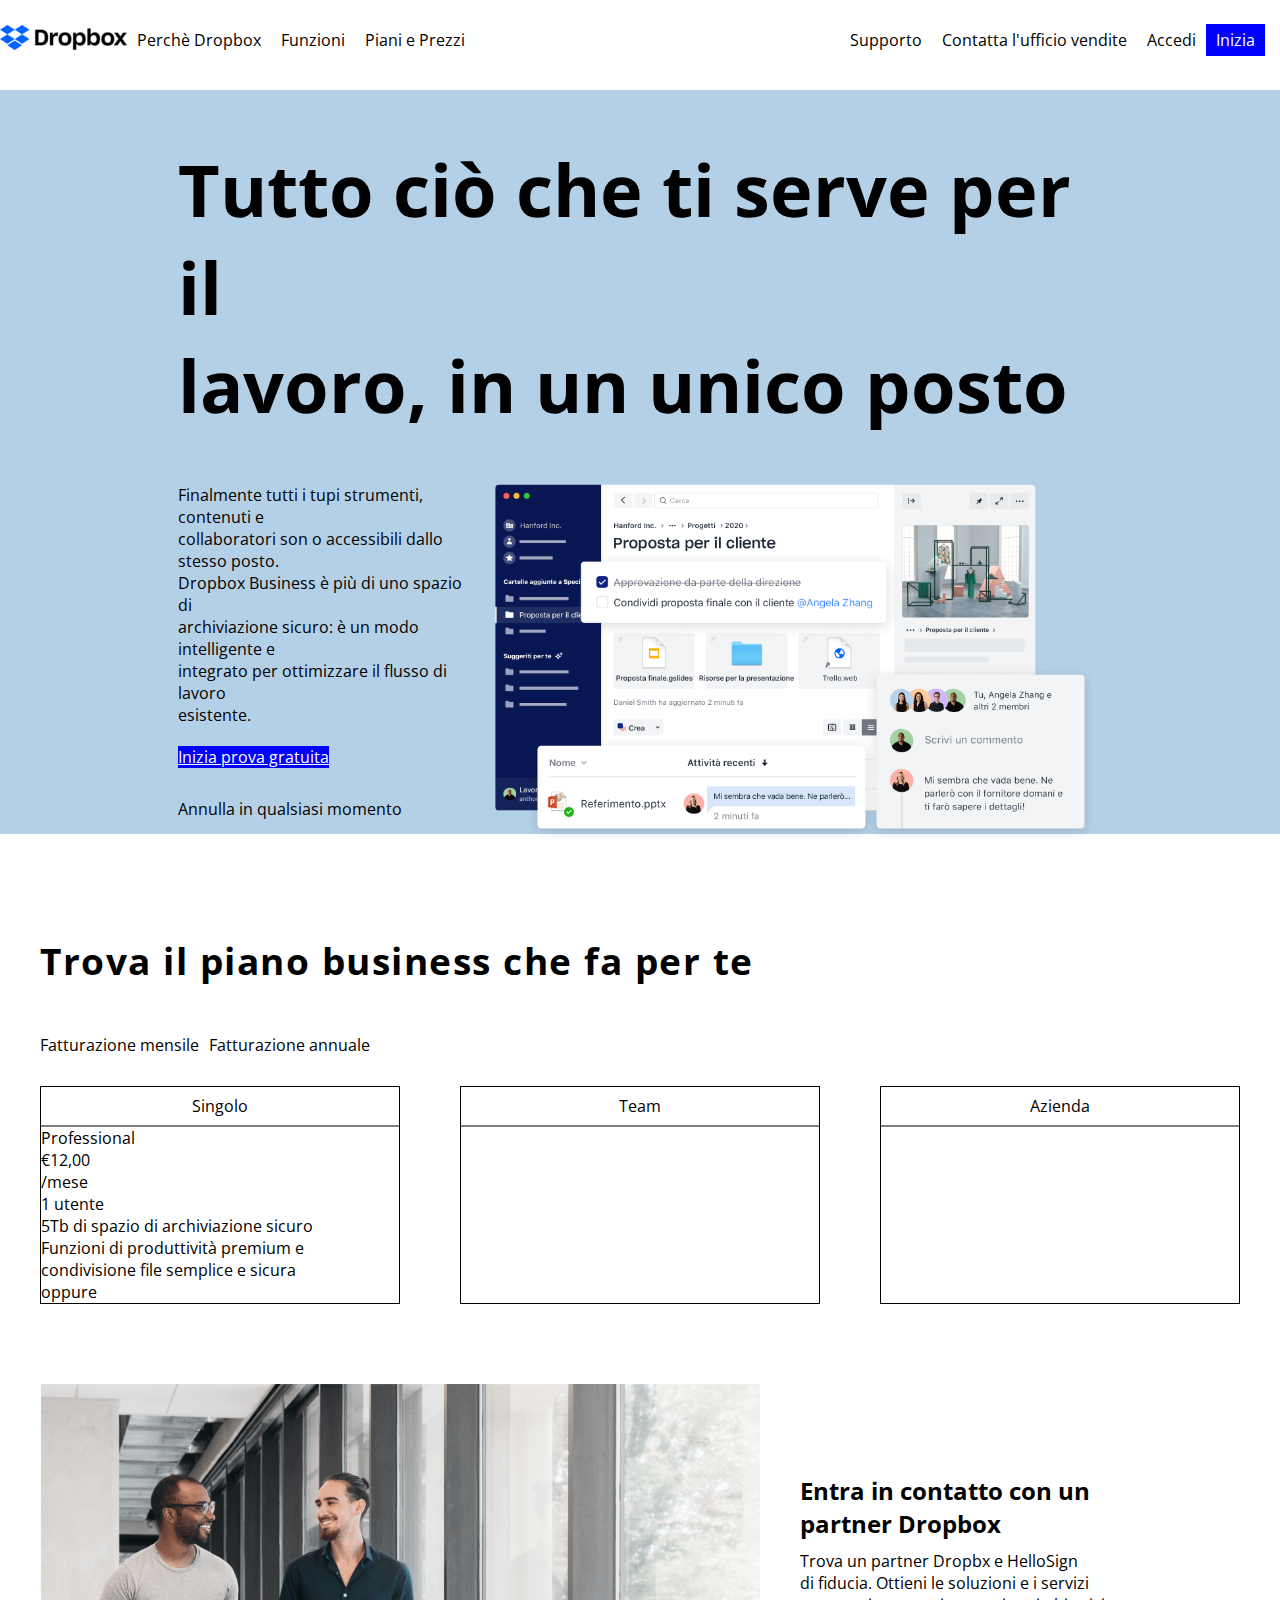
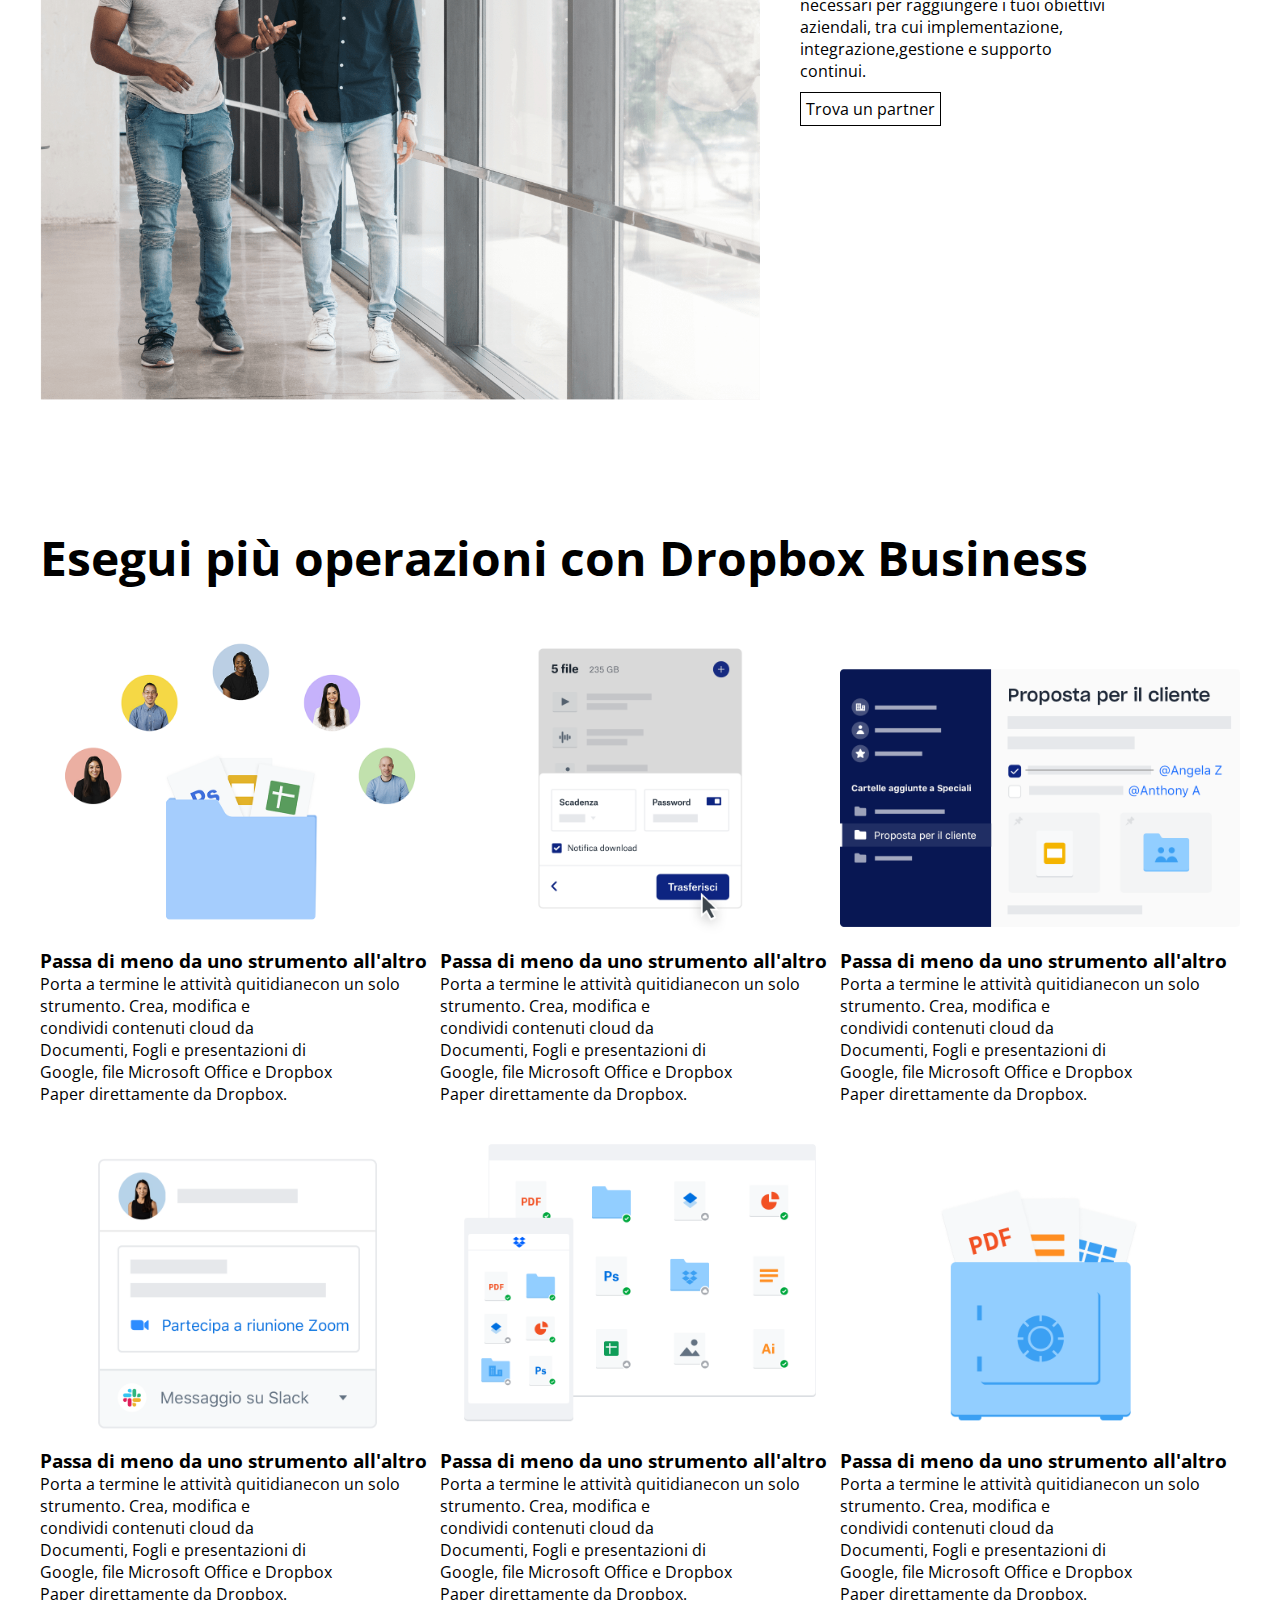
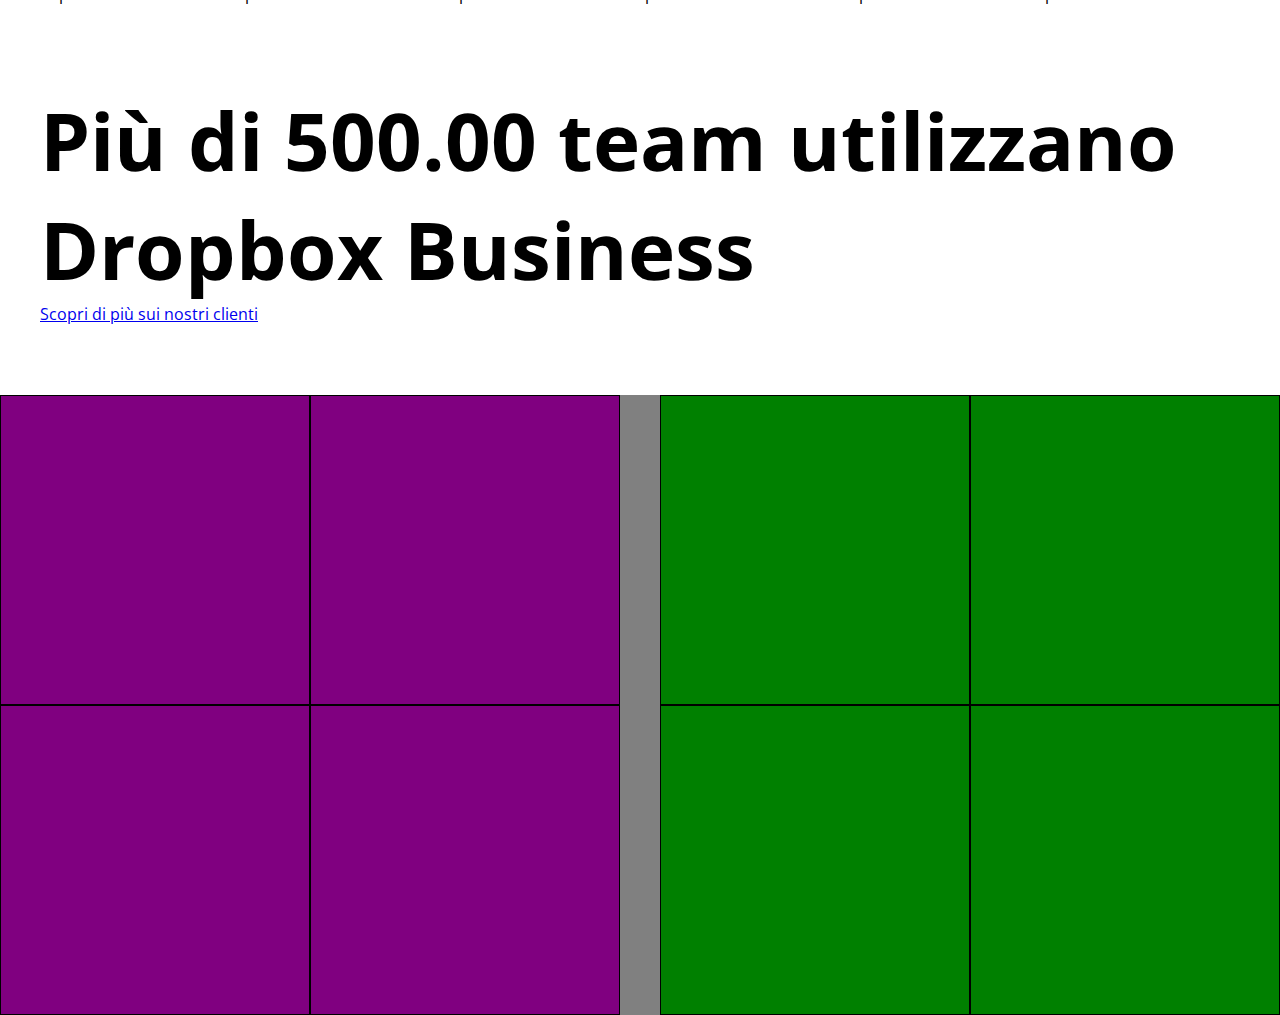
==== commit 75f841dc: "scacchiera abbozzata" ====
--- a/dropbox.html
+++ b/dropbox.html
@@ -216,25 +216,29 @@
 
 <!-- blocchi colorati -->
 
-      <section class="scacchiera">
-
-        <div class="macro grid">
-
-          <div class="left">
-            <div class="purple"></div>
-          </div>
-
-          <div class="center">
-            <div class="big-grey"></div>
-          </div>
-
-          <div class="right">
-            <div class="green"></div>
-          </div>
-        </div>
-      </div>
-
-      </section>
+  <section class="scacchiera">
+
+    <div class="macro grid">
+
+      <div class="left d-flex">
+        <div class="designit square"></div>
+        <div class="asu square"></div>
+        <div class="florida square"></div>
+        <div class="topps square"></div>
+      </div>
+
+      <div class="center">
+        <div class="big-grey"></div>
+      </div>
+
+      <div class="right d-flex">
+        <div class="bicycle square"></div>
+        <div class="lonely square"></div>
+        <div class="hearst square"></div>
+        <div class="clear square"></div>
+      </div>
+    </div>
+  </section>
 
 
   </main>
--- a/dropbox.css
+++ b/dropbox.css
@@ -6,7 +6,7 @@
 
 .container{
   margin: 0 auto;
-  max-width: 1400px;
+  max-width: 1200px;
 }
 
 .container1000{
@@ -247,20 +247,30 @@
   display: grid;
   grid-template-columns: 1fr 1fr 1fr;
 }
+
 .square{
-  width: 310px;
-  height: 310px;
-}
-
-.green{
+  width: 50%;
+  height: 50%;
+  aspect-ratio: 1 / 1;
+  border: 1px solid black;
+}
+
+.right{
   background-color: green;
   height: 620px;
-}
-.purple{
+  flex-wrap: wrap;
+  width: 620px
+}
+.left{
   background-color: purple;
   height: 620px;
-}
-.big-grey{
+  flex-wrap: wrap;
+  width: 620px
+}
+.center{
   background-color: grey;
   height: 620px;
 }
+
+
+
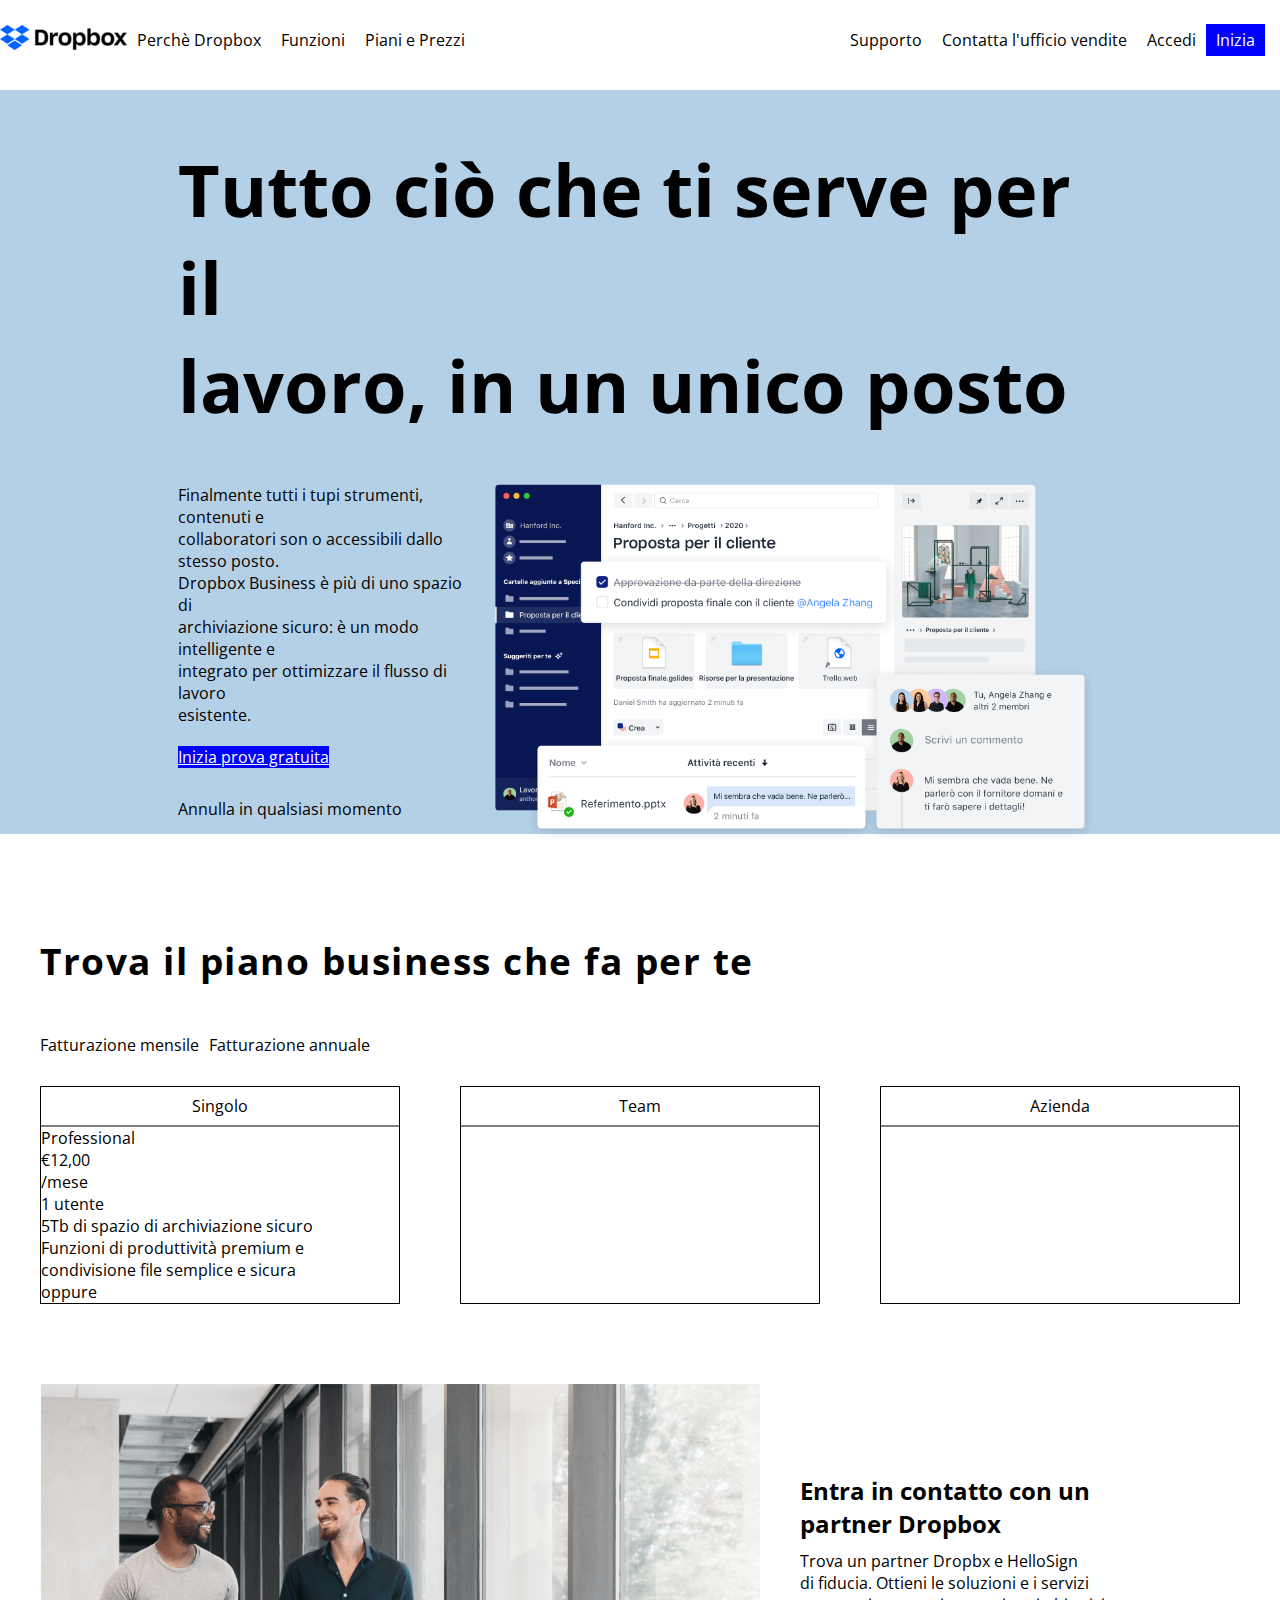
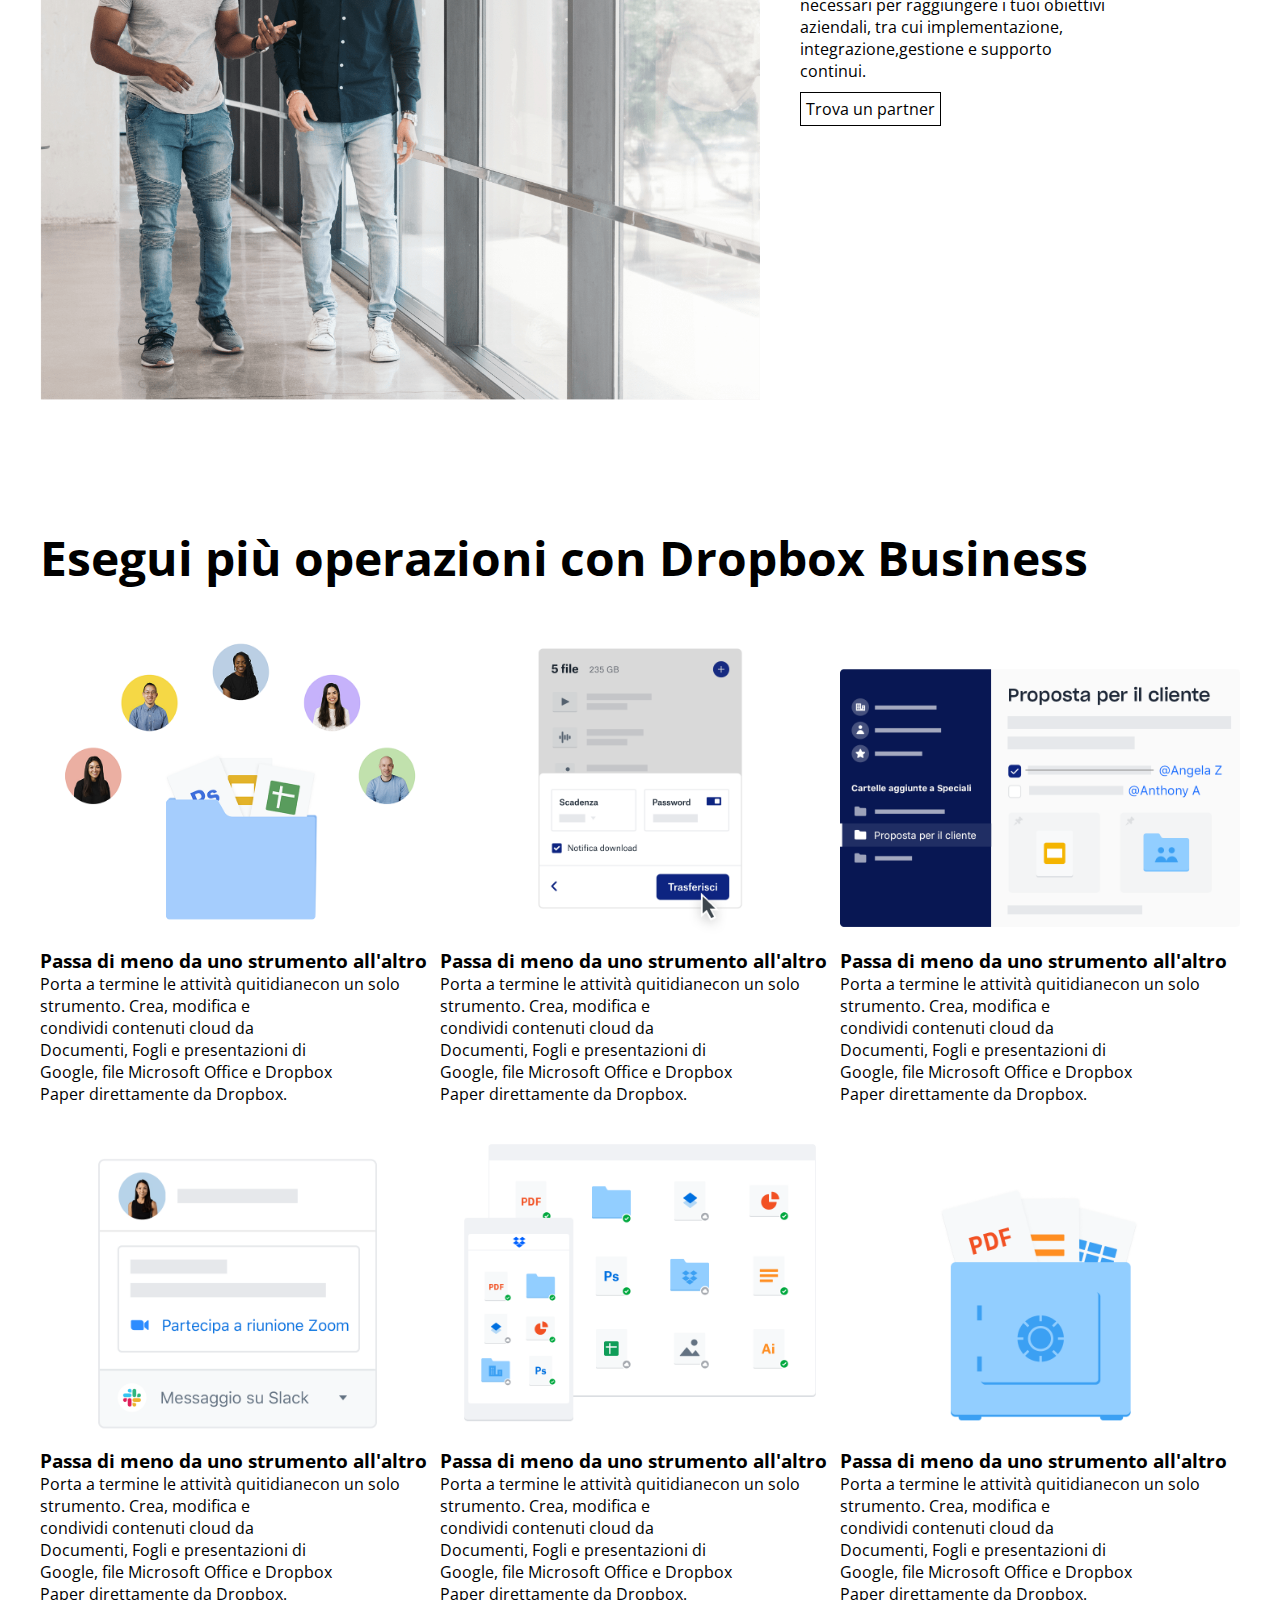
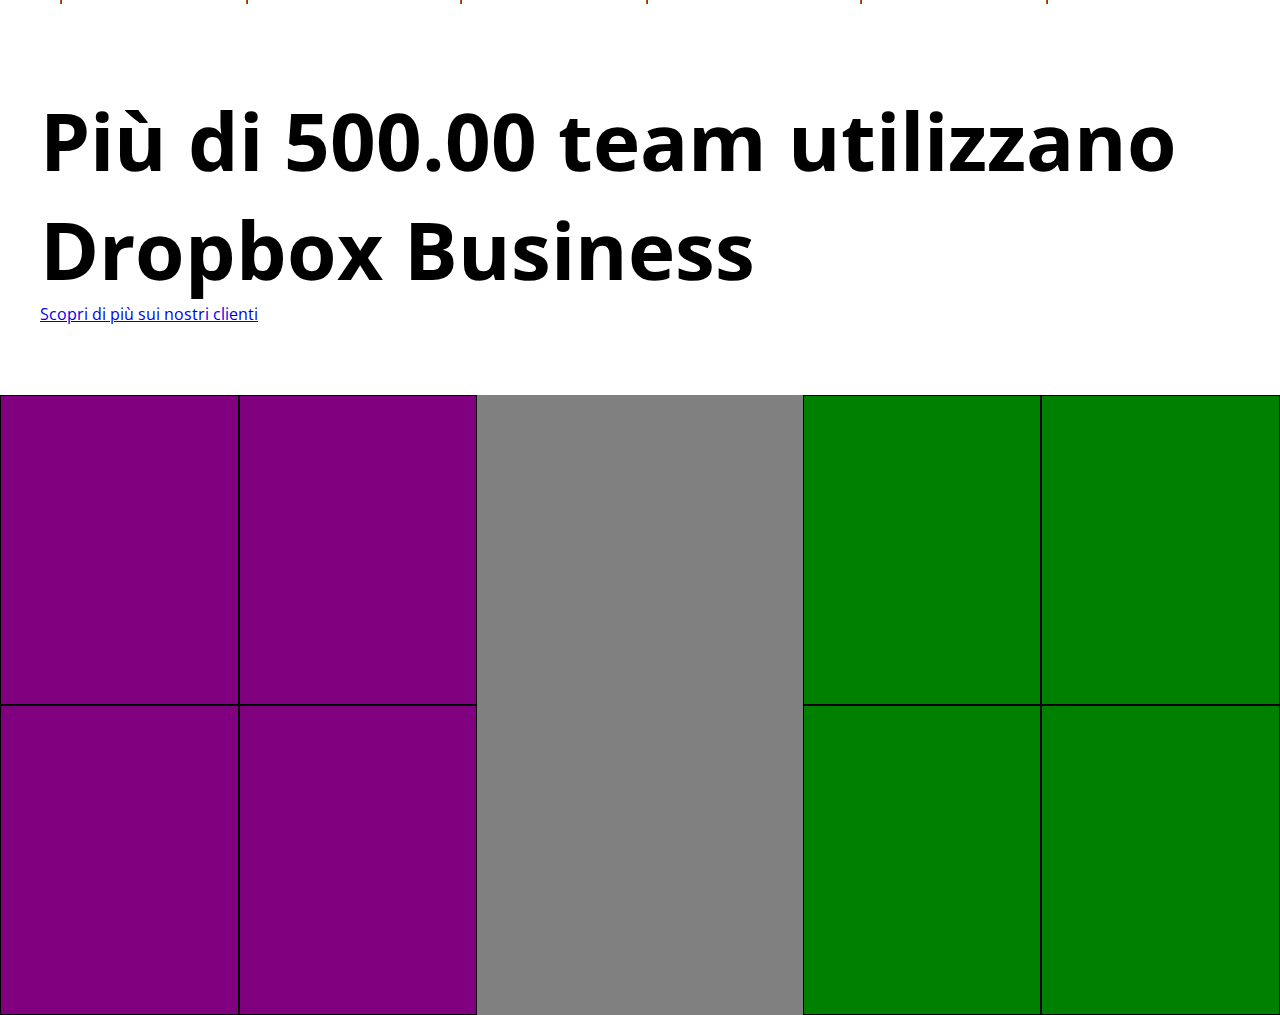
==== commit f7b93e26: "scacchiera flex" ====
--- a/dropbox.html
+++ b/dropbox.html
@@ -218,7 +218,7 @@
 
   <section class="scacchiera">
 
-    <div class="macro grid">
+    <div class="macro d-flex">
 
       <div class="left d-flex">
         <div class="designit square"></div>
--- a/dropbox.css
+++ b/dropbox.css
@@ -243,8 +243,6 @@
 
 .macro{
   height: 620px;
-  width: 100%;
-  display: grid;
   grid-template-columns: 1fr 1fr 1fr;
 }
 
@@ -270,7 +268,8 @@
 .center{
   background-color: grey;
   height: 620px;
-}
-
-
-
+  width: 33%;
+}
+
+
+
